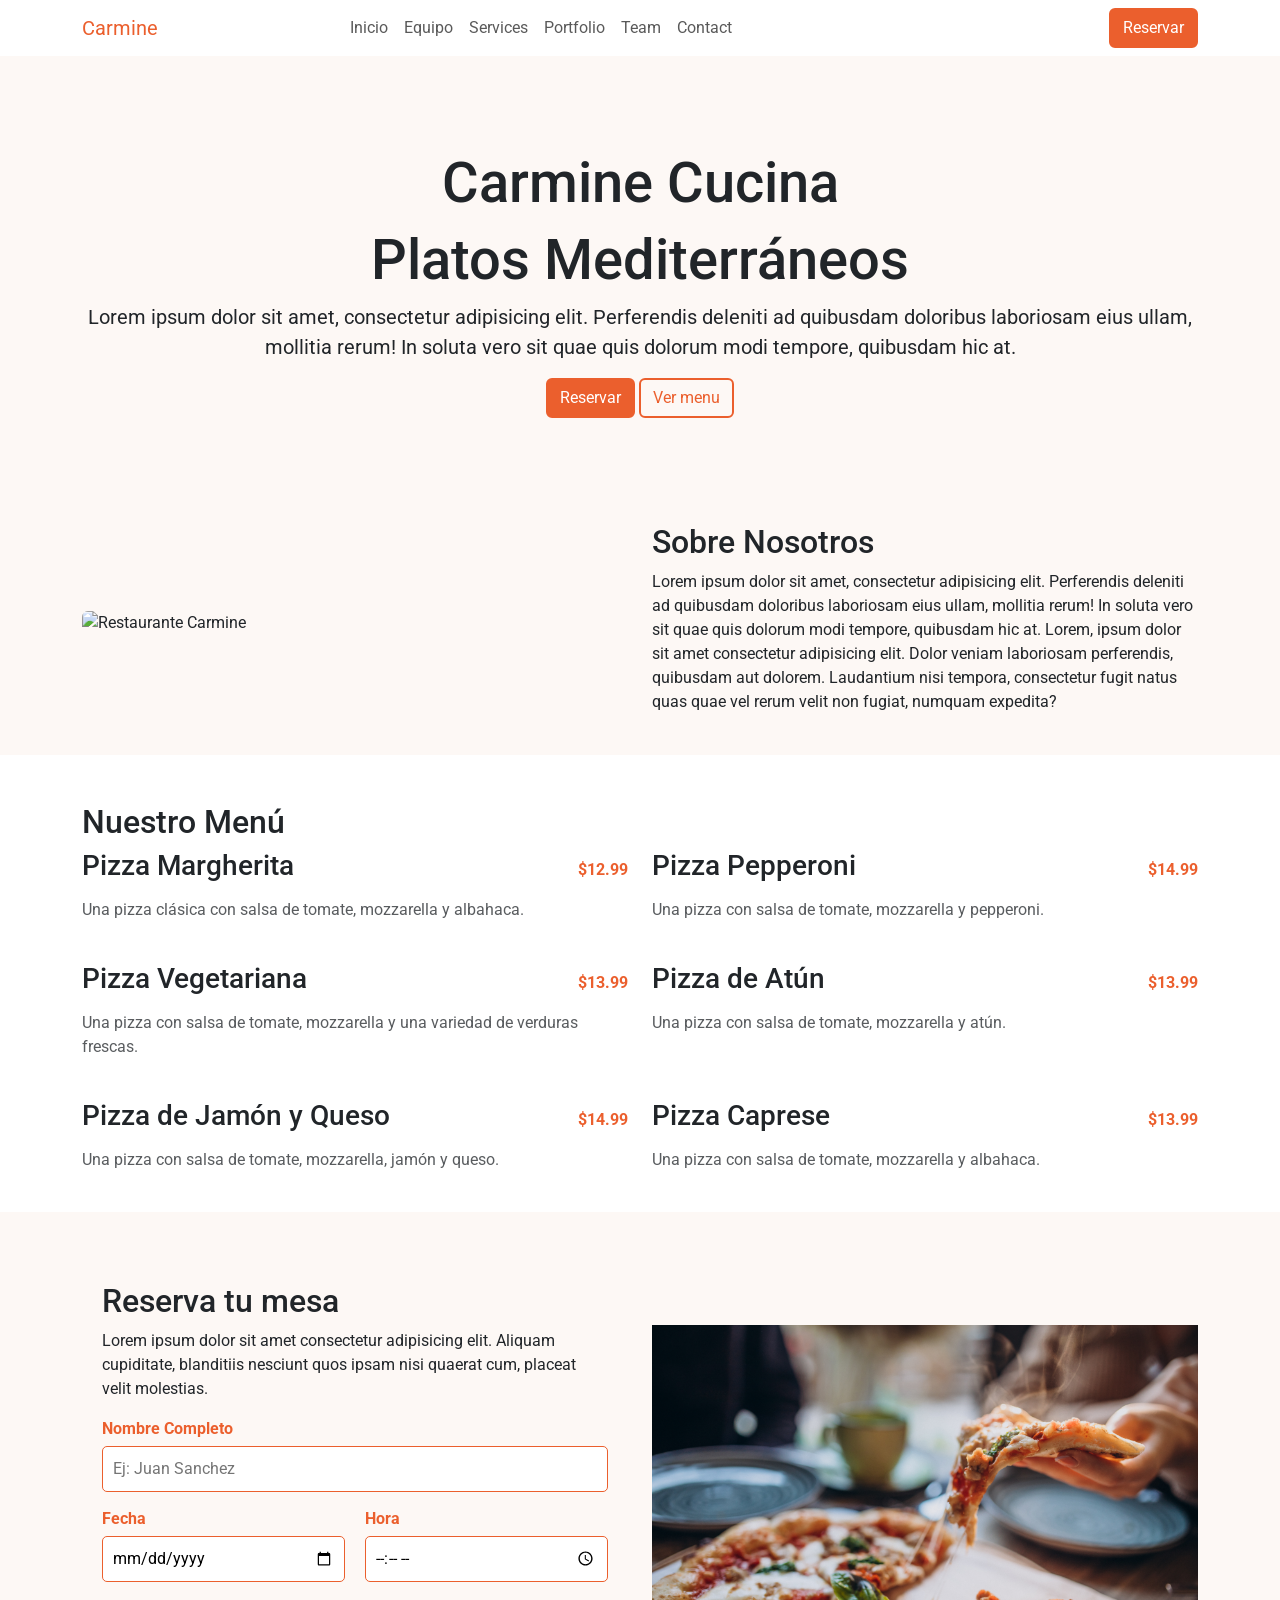
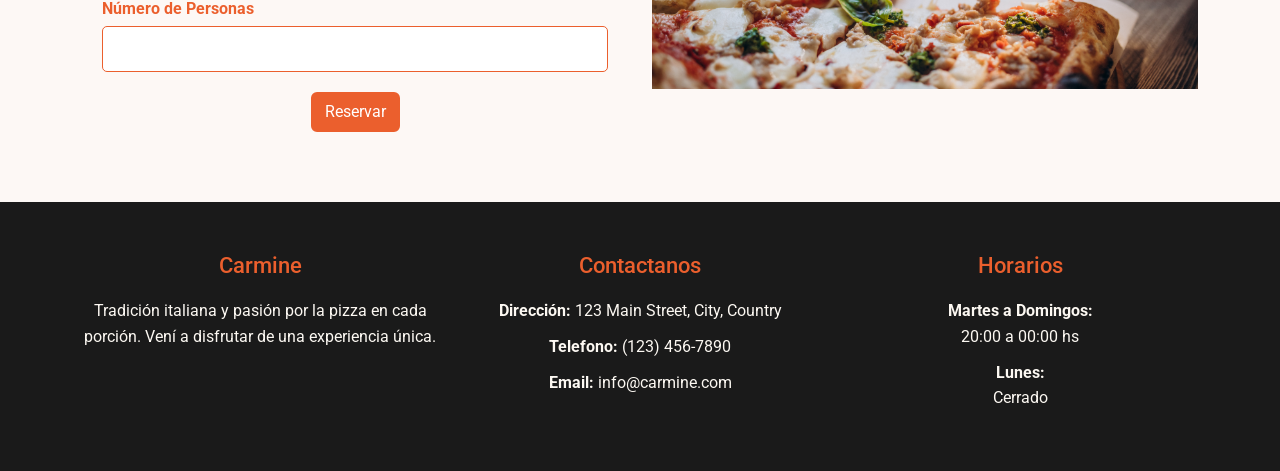
==== index.html @ 3c3d34b7 "secciones avanzadas" ====
<!DOCTYPE html>
<html lang="en">
<head>
    <meta charset="UTF-8">
    <meta name="viewport" content="width=, initial-scale=1.0">
    <link href="https://cdn.jsdelivr.net/npm/bootstrap@5.3.8/dist/css/bootstrap.min.css" rel="stylesheet" integrity="sha384-sRIl4kxILFvY47J16cr9ZwB07vP4J8+LH7qKQnuqkuIAvNWLzeN8tE5YBujZqJLB" crossorigin="anonymous">
    <link rel="stylesheet" href="css/styles.css">
    <title>Carmine</title>
</head>
<body>
    <header>
        <nav class="navbar navbar-expand-lg navbar-white bg-white fixed-top">
            <div class="container">
                <a class="navbar-brand me-auto" href="index.html" >Carmine</a>
                <button class="navbar-toggler" type="button" data-bs-toggle="offcanvas" data-bs-target="#navbarNav">
                    <span class="navbar-toggler-icon"></span>
                </button>
                <div class="offcanvas offcanvas-end" id="navbarNav">
                    <div class="offcanvas-header">
                        <h5 class="offcanvas-title">Carmine</h5>
                        <button type="button" class="btn-close" data-bs-dismiss="offcanvas"></button>
                    </div>
                    <div class="offcanvas-body">
                    <ul class="navbar-nav mx-auto">
                        <li class="nav-item">
                            <a class="nav-link" href="index.html">Inicio</a>
                        </li>
                        <li class="nav-item">
                            <a class="nav-link" href="pages/about.html">Equipo</a>
                        </li>
                        <li class="nav-item">
                            <a class="nav-link" href="#">Services</a>
                        </li>
                        <li class="nav-item">
                            <a class="nav-link" href="#">Portfolio</a>
                        </li>
                        <li class="nav-item">
                            <a class="nav-link" href="#">Team</a>
                        </li>
                        <li class="nav-item">
                            <a class="nav-link" href="#">Contact</a>
                        </li>
                    </ul>
                    <a href="#reservation" class="btn btn-orange ms-auto d-none d-lg-inline-block">Reservar</a>
                    </div>
                </div>
            </div>
        </nav>
    </header>

    <main>
        <section class="hero">
            <div class="container text-center">
                <h1>Carmine Cucina <span class="subtitulo-hero">Platos Mediterráneos</span></h1>
                <p>Lorem ipsum dolor sit amet, consectetur adipisicing elit. Perferendis deleniti ad quibusdam doloribus laboriosam eius ullam, mollitia rerum! In soluta vero sit quae quis dolorum modi tempore, quibusdam hic at.</p>
                <a href="#reservation" class="btn btn-orange">Reservar</a>
                <a href="#menu" class="btn btn-outline-orange">Ver menu</a>
            </div>
        </section>
        <section class="about">
            <div class="container">
                <div class="row align-items-center">
                    <div class="col-12 col-md-6 mb-2">
                        <img src="img/restaurante-uno.jpg" alt="Restaurante Carmine" class="img-fluid rounded mb-4 mb-md-0">
                    </div>
                    <div class="col-12 col-md-6">
                        <h2>Sobre Nosotros</h2>
                        <p>Lorem ipsum dolor sit amet, consectetur adipisicing elit. Perferendis deleniti ad quibusdam doloribus laboriosam eius ullam, mollitia rerum! In soluta vero sit quae quis dolorum modi tempore, quibusdam hic at. Lorem, ipsum dolor sit amet consectetur adipisicing elit. Dolor veniam laboriosam perferendis, quibusdam aut dolorem. Laudantium nisi tempora, consectetur fugit natus quas quae vel rerum velit non fugiat, numquam expedita?</p>
                    </div>
                </div>
            </div>
        </section>
        <section class="menu mt-5" id="menu">
            <div class="container">
                <h2>Nuestro Menú</h2>
                <div class="row">
                    <div class="menu-item mb-4 col-md-6"> <div class="d-flex justify-content-between align-items-baseline">
                        <h3>Pizza Margherita</h3>
                        <p class="price fw-bold text-orange">$12.99</p> </div>
                        <p class="text-muted">Una pizza clásica con salsa de tomate, mozzarella y albahaca.</p>
                    </div>
                    <div class="menu-item mb-4 col-md-6"> <div class="d-flex justify-content-between align-items-baseline">
                        <h3>Pizza Pepperoni</h3>
                        <p class="price fw-bold text-orange">$14.99</p> </div>
                        <p class="text-muted">Una pizza con salsa de tomate, mozzarella y pepperoni.</p>
                    </div>
                    <div class="menu-item mb-4 col-md-6"> <div class="d-flex justify-content-between align-items-baseline">
                        <h3>Pizza Vegetariana</h3>
                        <p class="price fw-bold text-orange">$13.99</p> </div>
                        <p class="text-muted">Una pizza con salsa de tomate, mozzarella y una variedad de verduras frescas.</p>
                    </div>
                    <div class="menu-item mb-4 col-md-6"> <div class="d-flex justify-content-between align-items-baseline">
                        <h3>Pizza de Atún</h3>
                        <p class="price fw-bold text-orange">$13.99</p> </div>
                        <p class="text-muted">Una pizza con salsa de tomate, mozzarella y atún.</p>
                    </div>
                    <div class="menu-item mb-4 col-md-6"> <div class="d-flex justify-content-between align-items-baseline">
                        <h3>Pizza de Jamón y Queso</h3>
                        <p class="price fw-bold text-orange">$14.99</p> </div>
                        <p class="text-muted">Una pizza con salsa de tomate, mozzarella, jamón y queso.</p>
                    </div>
                    <div class="menu-item mb-4 col-md-6"> <div class="d-flex justify-content-between align-items-baseline">
                        <h3>Pizza Caprese</h3>
                        <p class="price fw-bold text-orange">$13.99</p> </div>
                        <p class="text-muted">Una pizza con salsa de tomate, mozzarella y albahaca.</p>
                    </div>
                </div>
            </div>
        </section>
        <section class="reservation" id="reservation">
            <div class="container">
                <div class="row">
                    
                    <div class="col-md-6">            
                        <div class="reservation-box">
                            <h2>Reserva tu mesa</h2>
                            <p>Lorem ipsum dolor sit amet consectetur adipisicing elit. Aliquam cupiditate, blanditiis nesciunt quos ipsam nisi quaerat cum, placeat velit molestias.</p>
                            
                            <form action="#">
                                <div class="form-group">
                                    <label for="nombre">Nombre Completo</label>
                                    <input type="text" id="nombre" name="Tu nombre" placeholder="Ej: Juan Sanchez" required>
                                </div>
                                
                                <div class="form-row">
                                    <div class="form-group">
                                        <label for="fecha">Fecha</label>
                                        <input type="date" id="fecha" name="fecha" required>
                                    </div>
                                    <div class="form-group">
                                        <label for="hora">Hora</label>
                                        <input type="time" id="hora" name="hora" required>
                                    </div>
                                </div>
                                
                                <div class="form-group">
                                    <label for="personas">Número de Personas</label>
                                    <input type="number" id="personas" name="personas" min="1" max="20" required>
                                </div>
                                
                                <div class="button-container">
                                    <button type="submit" class="btn btn-orange">Reservar</button>
                                </div>
                            </form>
                        </div>
                    </div>
                    
                    <div class="col-md-6">
                        <div class="reservation-image">
                            <img src="img/reserva.jpg" alt="Reserva tu mesa en Carmine" class="img-fluid">
                        </div>
                    </div>

                </div> 
            </div> 
        </section>
    </main>

    <footer class="main-footer">
        <div class="container">
            <div class="row">
                <div class="col-md-4">
                    <h3>Carmine</h3>
                    <p>Tradición italiana y pasión por la pizza en cada porción. Vení a disfrutar de una experiencia única.</p>
                </div>
                <div class="col-md-4">
                    <h3>Contactanos</h3>
                    <p><strong>Dirección:</strong> 123 Main Street, City, Country</p>
                    <p><strong>Telefono:</strong> (123) 456-7890</p>
                    <p><strong>Email:</strong> info@carmine.com</p>
                </div>
                <div class="col-md-4">
                    <h3>Horarios</h3>
                    <p><strong>Martes a Domingos:</strong><br>20:00 a 00:00 hs</p>
                    <p><strong>Lunes:</strong><br>Cerrado</p>
                </div>
            </div>
        </div>
    </footer>

<script src="https://cdn.jsdelivr.net/npm/bootstrap@5.3.8/dist/js/bootstrap.bundle.min.js" integrity="sha384-FKyoEForCGlyvwx9Hj09JcYn3nv7wiPVlz7YYwJrWVcXK/BmnVDxM+D2scQbITxI" crossorigin="anonymous"></script>
</body>
</html>
---- css/styles.css ----
@charset "UTF-8";
@import url("https://fonts.googleapis.com/css2?family=Roboto:wght@300;400;500;700&display=swap");
body {
  font-family: "Roboto", sans-serif;
}

header nav .container div div h5 {
  color: #eb5f2d;
}

.navbar-brand {
  color: #eb5f2d;
}

#navbarNav {
  background-color: #ffffff;
}

.nav-bar .nav-item .nav-link {
  color: #eb5f2d;
}

.btn-orange {
  background-color: #eb5f2d;
  color: #ffffff;
  border: 2px solid #eb5f2d;
  transition: all 0.3s ease;
}
.btn-orange:hover {
  background-color: #eb5f2d;
  color: #ffffff;
  opacity: 0.8;
}

.btn-outline-orange {
  background-color: transparent;
  color: #eb5f2d;
  border: 2px solid #eb5f2d;
  transition: all 0.3s ease;
}
.btn-outline-orange:hover {
  background-color: #eb5f2d;
  color: #ffffff;
}

.hero {
  padding-top: 100px;
  padding-bottom: 60px;
  background-color: #fdf8f5;
}
.hero .subtitulo-hero {
  display: block;
  margin-top: 10px;
}
@media (min-width: 992px) {
  .hero {
    padding-top: 150px;
    padding-bottom: 80px;
  }
  .hero h1 {
    font-size: 3.5rem;
  }
  .hero p {
    font-size: 1.25rem;
  }
}

.about {
  background-color: #fdf8f5;
  padding: 25px 0;
}

.text-orange {
  color: #eb5f2d;
}

.reservation {
  background-color: #fdf8f5;
  padding: 50px 0;
}
@media (min-width: 768px) {
  .reservation .row {
    align-items: center;
  }
}
.reservation .reservation-box {
  background-color: #fdf8f5;
  padding: 20px;
}
@media (min-width: 768px) {
  .reservation .reservation-box {
    max-width: 600px;
    margin: 0 auto;
  }
}
.reservation input, .reservation select {
  border: 1px solid #eb5f2d;
  border-radius: 5px;
  padding: 10px;
  width: 100%;
}
.reservation .form-group {
  margin-bottom: 15px;
}
.reservation label {
  font-weight: bold;
  color: #eb5f2d;
  display: block;
  margin-bottom: 5px;
}
@media (min-width: 768px) {
  .reservation .form-row {
    display: flex;
    gap: 20px;
  }
  .reservation .form-row .form-group {
    flex: 1;
  }
}
.reservation .button-container {
  text-align: center;
  margin-top: 20px;
}
.reservation .reservation-image {
  display: none;
}
@media (min-width: 768px) {
  .reservation .reservation-image {
    display: block;
    height: auto;
  }
  .reservation .reservation-image img {
    width: 100%;
    height: auto;
    max-height: 400px;
    object-fit: cover;
  }
}

.main-footer {
  background-color: #1a1a1a;
  color: #fcf8f2;
  padding: 50px 0;
  text-align: center;
}
.main-footer h3 {
  color: #eb5f2d;
  font-size: 1.4rem;
  margin-bottom: 20px;
}
.main-footer p {
  font-size: 1rem;
  margin-bottom: 10px;
  line-height: 1.6;
}

.chef-section {
  background-color: #fdf8f5;
  padding-top: 100px;
  padding-bottom: 60px;
}
@media (min-width: 768px) {
  .chef-section {
    padding-top: 140px;
    padding-bottom: 80px;
  }
}
.chef-section .chef-image-container {
  position: relative;
  margin-bottom: 30px;
  border-radius: 5px;
  overflow: hidden;
}
.chef-section .chef-image-container .chef-image {
  width: 100%;
  height: auto;
  object-fit: cover;
  display: block;
}
.chef-section .chef-image-container .chef-experience-badge {
  position: absolute;
  bottom: 20px;
  right: 20px;
  background-color: #eb5f2d;
  color: #ffffff;
  padding: 15px;
  text-align: center;
  border-radius: 5px;
  box-shadow: 0 4px 15px rgba(0, 0, 0, 0.15);
}
.chef-section .chef-image-container .chef-experience-badge h3 {
  font-size: 1.8rem;
  margin: 0;
  font-weight: bold;
}
.chef-section .chef-image-container .chef-experience-badge p {
  font-size: 0.75rem;
  margin: 0;
  letter-spacing: 1px;
  font-weight: 500;
}
@media (min-width: 768px) {
  .chef-section .chef-image-container {
    margin-bottom: 0;
  }
}
.chef-section h2 {
  color: #eb5f2d;
  font-size: 2rem;
  margin-bottom: 5px;
}
.chef-section .chef-subtitle {
  font-size: 1.25rem;
  font-weight: 500;
  margin-bottom: 20px;
  color: #555;
}
.chef-section .chef-bio {
  line-height: 1.7;
  margin-bottom: 25px;
}
.chef-section .chef-awards {
  list-style: none;
  padding-left: 0;
  margin-bottom: 25px;
}
.chef-section .chef-awards li {
  position: relative;
  padding-left: 25px;
  margin-bottom: 10px;
  font-weight: 500;
}
.chef-section .chef-awards li::before {
  content: "•";
  position: absolute;
  left: 0;
  color: #eb5f2d;
  font-size: 1.5rem;
  top: -4px;
}
.chef-section blockquote {
  border-left: 4px solid #eb5f2d;
  padding-left: 20px;
  margin: 30px 0;
  font-style: italic;
  color: #444;
}
.chef-section blockquote footer {
  font-size: 0.9rem;
  color: #777;
  margin-top: 5px;
  font-style: normal;
}
.chef-section .chef-actions {
  display: flex;
  gap: 15px;
  flex-wrap: wrap;
  margin-top: 30px;
}
.chef-section .chef-gallery {
  margin-top: 50px;
}
.chef-section .chef-gallery .gallery-card {
  position: relative;
  background-color: #ffffff;
  border-radius: 5px;
  overflow: hidden;
  box-shadow: 0 4px 12px rgba(0, 0, 0, 0.05);
  transition: transform 0.3s ease, box-shadow 0.3s ease;
}
.chef-section .chef-gallery .gallery-card:hover {
  transform: translateY(-8px);
  box-shadow: 0 15px 35px rgba(0, 0, 0, 0.18);
  z-index: 5;
}
.chef-section .chef-gallery .gallery-card .gallery-img-container {
  width: 100%;
  height: 250px;
  overflow: hidden;
}
.chef-section .chef-gallery .gallery-card .gallery-img-container img {
  width: 100%;
  height: 100%;
  object-fit: cover;
}
.chef-section .chef-gallery .gallery-card .gallery-body {
  padding: 30px 20px 20px 20px;
}
.chef-section .chef-gallery .gallery-card .gallery-body h3 {
  font-size: 1.25rem;
  color: #eb5f2d;
  margin-top: 0;
  margin-bottom: 12px;
  font-weight: bold;
}
.chef-section .chef-gallery .gallery-card .gallery-body p {
  font-size: 0.95rem;
  color: #666;
  margin-bottom: 0;
  line-height: 1.6;
}

/*# sourceMappingURL=styles.css.map */
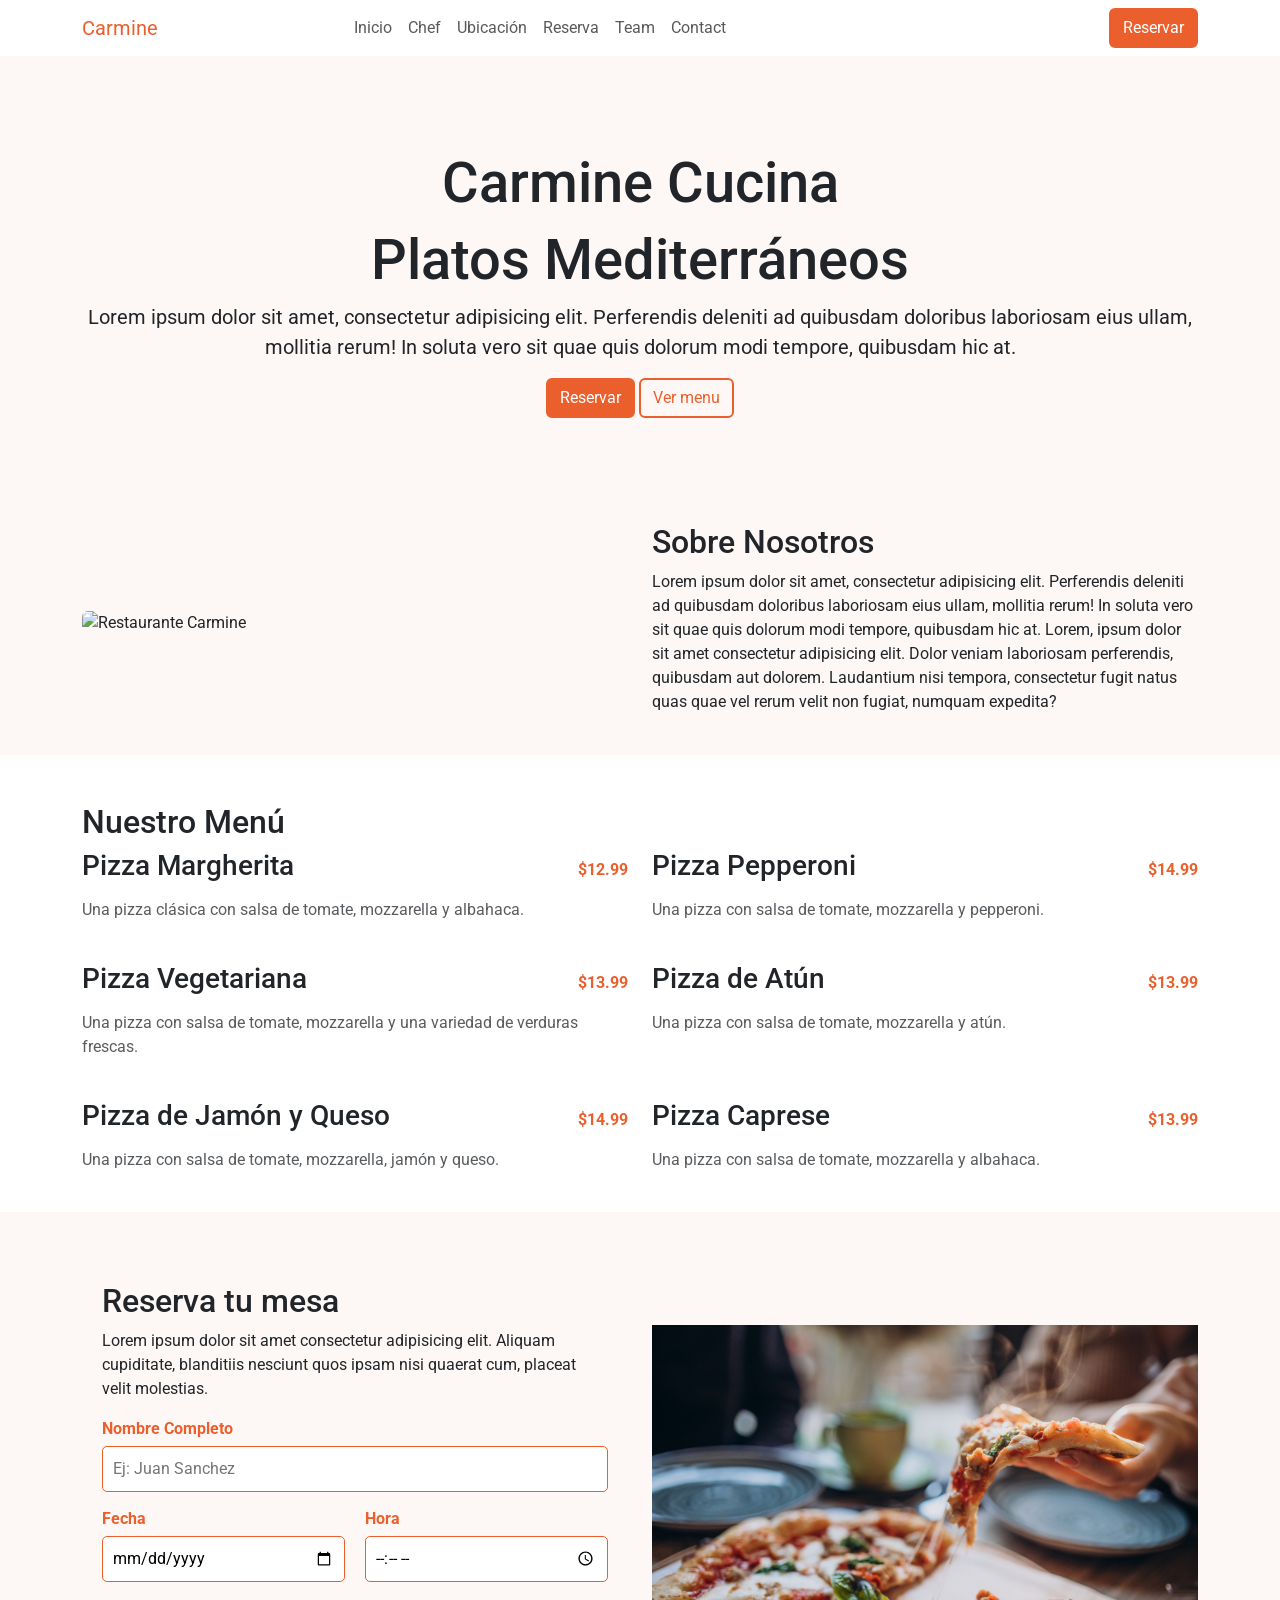
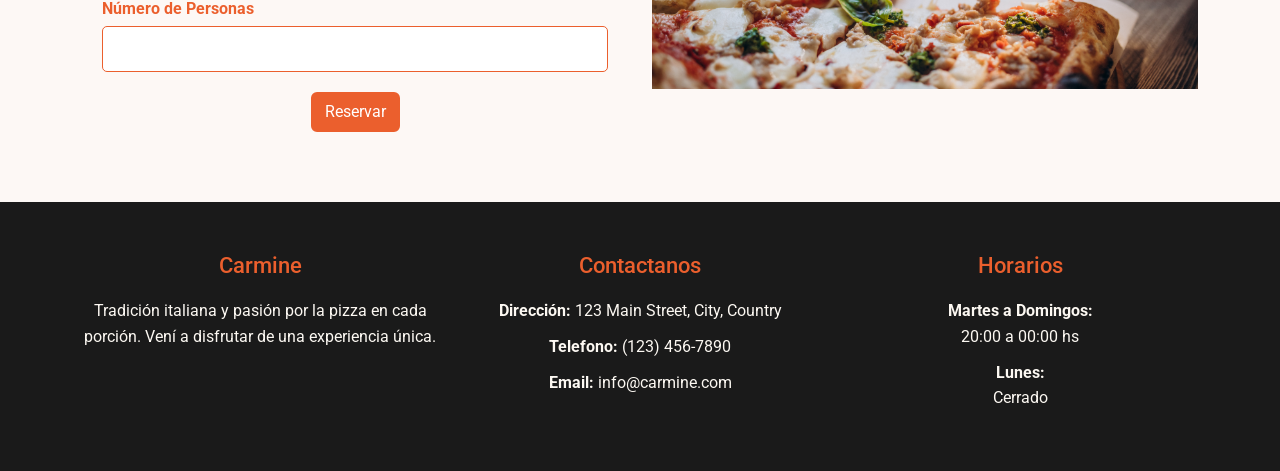
==== commit 873577b2: "feat: pagina de ubicacion terminada y funcional" ====
--- a/index.html
+++ b/index.html
@@ -26,13 +26,13 @@
                             <a class="nav-link" href="index.html">Inicio</a>
                         </li>
                         <li class="nav-item">
-                            <a class="nav-link" href="pages/about.html">Equipo</a>
+                            <a class="nav-link" href="pages/about.html">Chef</a>
                         </li>
                         <li class="nav-item">
-                            <a class="nav-link" href="#">Services</a>
+                            <a class="nav-link" href="pages/ubicacion.html">Ubicación</a>
                         </li>
                         <li class="nav-item">
-                            <a class="nav-link" href="#">Portfolio</a>
+                            <a class="nav-link" href="pages/reserva.html">Reserva</a>
                         </li>
                         <li class="nav-item">
                             <a class="nav-link" href="#">Team</a>
--- a/css/styles.css
+++ b/css/styles.css
@@ -300,4 +300,72 @@
   line-height: 1.6;
 }
 
+.location-section {
+  background-color: #fdf8f5;
+  padding-top: 120px;
+  padding-bottom: 80px;
+}
+.location-section h2 {
+  color: #eb5f2d;
+  font-family: inherit;
+}
+.location-section .map-card {
+  border-radius: 5px;
+  overflow: hidden;
+  box-shadow: 0 4px 15px rgba(0, 0, 0, 0.08);
+}
+.location-section .map-card iframe {
+  display: block;
+}
+.location-section .transport-info {
+  background-color: #ffffff;
+  border-radius: 5px;
+  box-shadow: 0 4px 12px rgba(0, 0, 0, 0.04);
+}
+.location-section .transport-info h3 {
+  font-size: 1.3rem;
+  color: #eb5f2d;
+  margin-bottom: 15px;
+  font-weight: bold;
+}
+.location-section .transport-info p {
+  font-size: 0.95rem;
+  margin-bottom: 10px;
+  color: #555;
+}
+.location-section .info-card {
+  background-color: #ffffff;
+  border-radius: 5px;
+  box-shadow: 0 4px 12px rgba(0, 0, 0, 0.05);
+  transition: transform 0.3s ease, box-shadow 0.3s ease;
+}
+.location-section .info-card:hover {
+  transform: translateY(-3px);
+  box-shadow: 0 8px 20px rgba(0, 0, 0, 0.1);
+}
+.location-section .info-card .info-card-body {
+  padding: 25px;
+}
+.location-section .info-card .info-card-body h4 {
+  font-size: 1.15rem;
+  color: #eb5f2d;
+  font-weight: bold;
+  margin-top: 0;
+  margin-bottom: 12px;
+  text-transform: uppercase;
+  letter-spacing: 0.5px;
+}
+.location-section .info-card .info-card-body p {
+  margin-bottom: 0;
+  color: #444;
+  line-height: 1.6;
+}
+.location-section .location-actions {
+  margin-top: auto;
+}
+.location-section .location-actions .btn {
+  padding: 12px;
+  font-weight: 500;
+}
+
 /*# sourceMappingURL=styles.css.map */
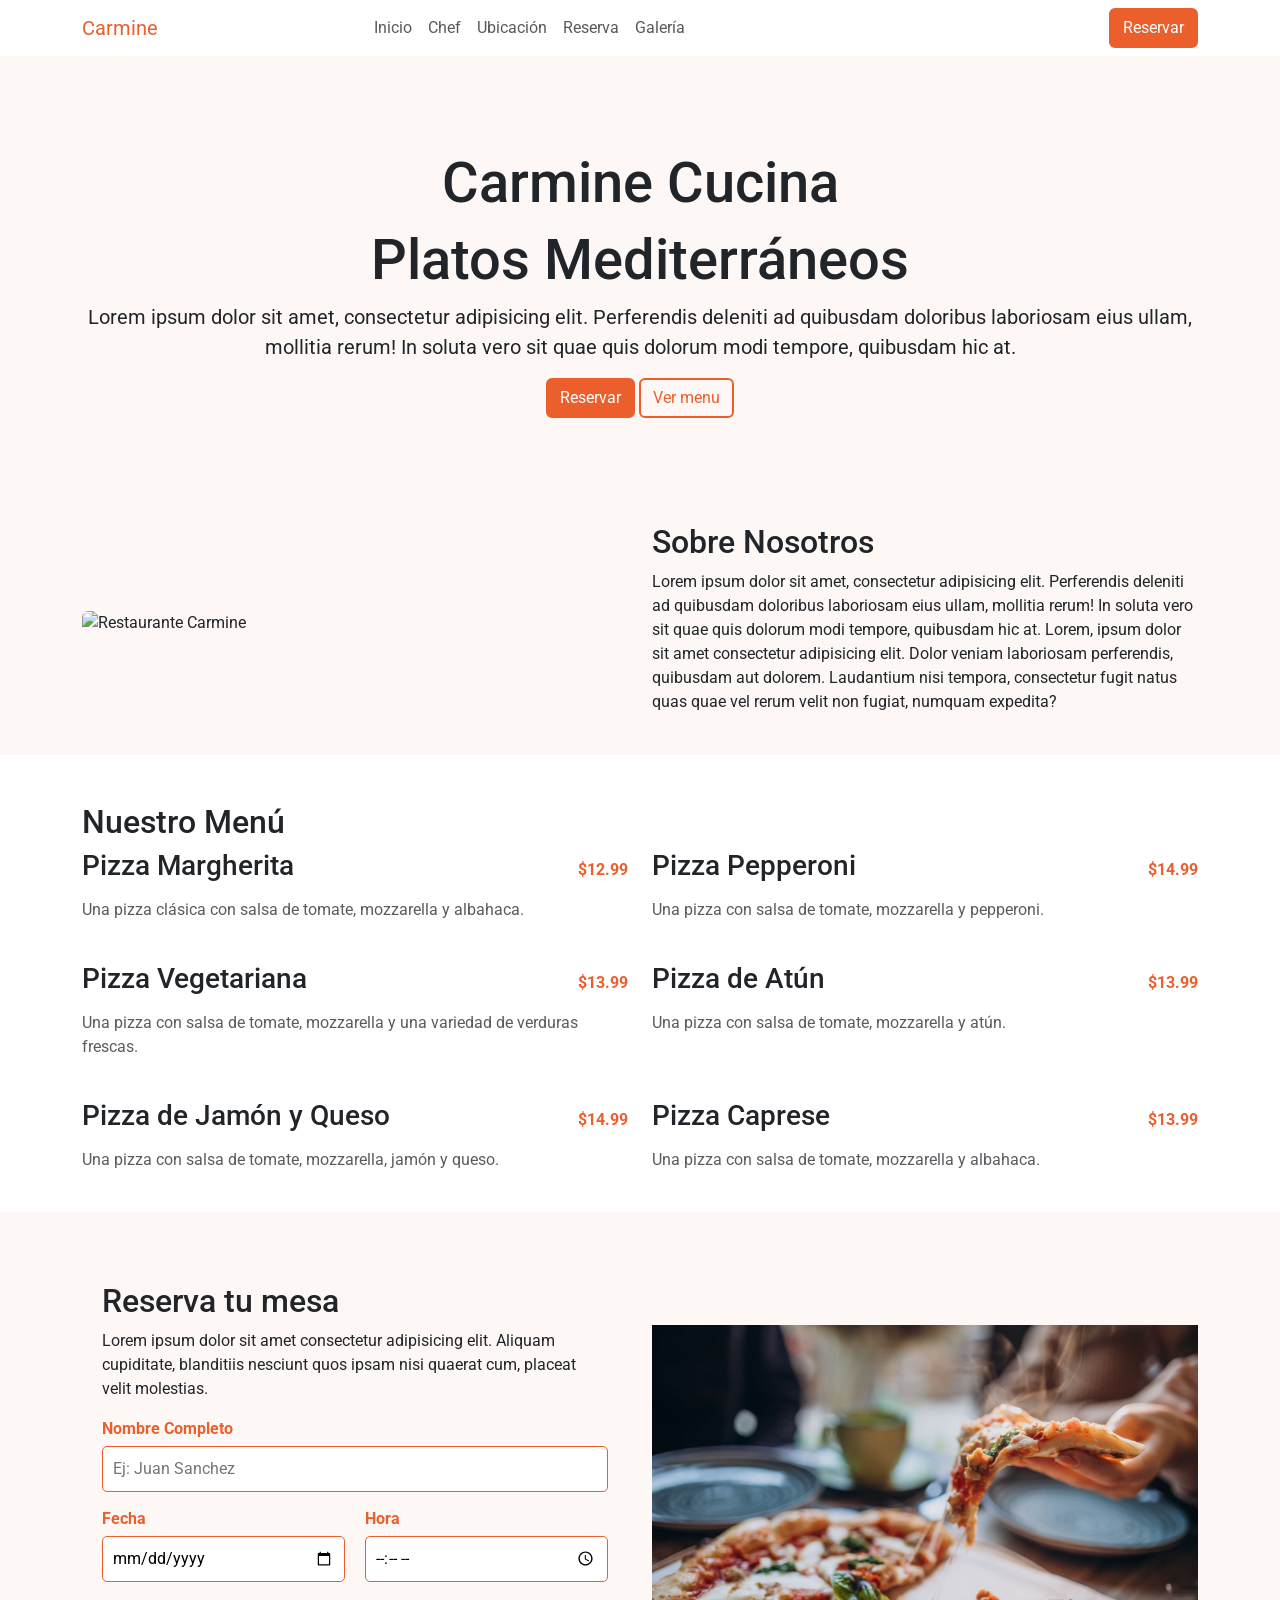
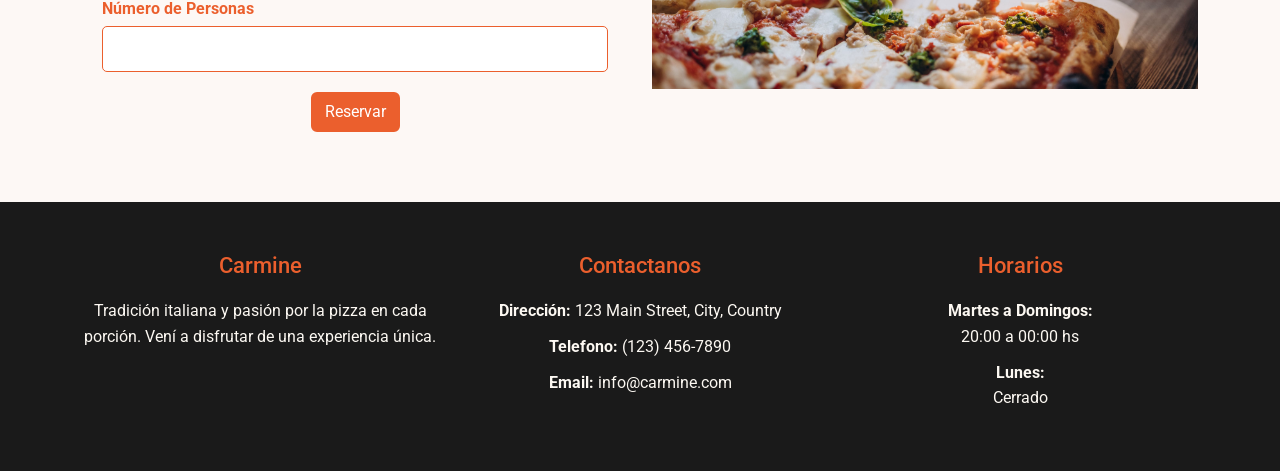
==== commit a7ad3549: "feat: seccion galeria terminada" ====
--- a/index.html
+++ b/index.html
@@ -35,13 +35,10 @@
                             <a class="nav-link" href="pages/reserva.html">Reserva</a>
                         </li>
                         <li class="nav-item">
-                            <a class="nav-link" href="#">Team</a>
-                        </li>
-                        <li class="nav-item">
-                            <a class="nav-link" href="#">Contact</a>
+                            <a class="nav-link" href="pages/galeria.html">Galería</a>
                         </li>
                     </ul>
-                    <a href="#reservation" class="btn btn-orange ms-auto d-none d-lg-inline-block">Reservar</a>
+                    <a href="pages/reserva.html" class="btn btn-orange ms-auto d-none d-lg-inline-block">Reservar</a>
                     </div>
                 </div>
             </div>
@@ -53,7 +50,7 @@
             <div class="container text-center">
                 <h1>Carmine Cucina <span class="subtitulo-hero">Platos Mediterráneos</span></h1>
                 <p>Lorem ipsum dolor sit amet, consectetur adipisicing elit. Perferendis deleniti ad quibusdam doloribus laboriosam eius ullam, mollitia rerum! In soluta vero sit quae quis dolorum modi tempore, quibusdam hic at.</p>
-                <a href="#reservation" class="btn btn-orange">Reservar</a>
+                <a href="pages/reserva.html" class="btn btn-orange">Reservar</a>
                 <a href="#menu" class="btn btn-outline-orange">Ver menu</a>
             </div>
         </section>
--- a/css/styles.css
+++ b/css/styles.css
@@ -368,4 +368,124 @@
   font-weight: 500;
 }
 
+.reservation-section {
+  background-color: #f8f9fa;
+  padding-top: 120px;
+  padding-bottom: 80px;
+}
+@media (min-width: 768px) {
+  .reservation-section {
+    padding-top: 150px;
+  }
+}
+.reservation-section .form-container {
+  border-radius: 16px;
+  box-shadow: 0 4px 25px rgba(0, 0, 0, 0.05);
+}
+.reservation-section .form-control, .reservation-section .form-select {
+  border: 1px solid #dee2e6;
+  border-radius: 8px;
+  background-color: #fcfcfc;
+  font-size: 0.95rem;
+  transition: all 0.3s ease;
+}
+.reservation-section .form-control:focus, .reservation-section .form-select:focus {
+  border-color: #eb5f2d;
+  background-color: #ffffff;
+  box-shadow: 0 0 0 0.25rem rgba(235, 95, 45, 0.15);
+  outline: none;
+}
+.reservation-section .form-control::placeholder, .reservation-section .form-select::placeholder {
+  color: #adb5bd;
+  font-size: 0.9rem;
+}
+.reservation-section textarea.form-control {
+  resize: none;
+}
+.reservation-section .reservation-info-wrapper .info-image {
+  height: 280px;
+  overflow: hidden;
+  border-radius: 16px;
+  box-shadow: 0 4px 15px rgba(0, 0, 0, 0.08);
+}
+.reservation-section .reservation-info-wrapper .info-image img {
+  width: 100%;
+  height: 100%;
+  object-fit: cover;
+}
+.reservation-section .reservation-info-wrapper .info-details {
+  border-radius: 16px;
+  box-shadow: 0 4px 25px rgba(0, 0, 0, 0.05);
+}
+.reservation-section .reservation-info-wrapper .info-details .info-item h5 {
+  font-size: 0.85rem;
+  letter-spacing: 1px;
+  font-weight: 700;
+}
+.reservation-section .reservation-info-wrapper .info-details .info-item p {
+  color: #555;
+  font-size: 0.95rem;
+}
+@media (max-width: 991px) {
+  .reservation-section {
+    padding-top: 100px;
+  }
+  .reservation-section .form-container, .reservation-section .info-details {
+    padding: 30px !important;
+  }
+  .reservation-section .reservation-info-wrapper {
+    margin-top: 30px;
+  }
+  .reservation-section .reservation-info-wrapper .info-image {
+    height: 220px;
+  }
+}
+
+.gallery-section {
+  background-color: #fdf8f5;
+  padding-top: 120px;
+  padding-bottom: 80px;
+}
+@media (min-width: 768px) {
+  .gallery-section {
+    padding-top: 150px;
+  }
+}
+.gallery-section h2 {
+  color: #eb5f2d;
+}
+.gallery-section .gallery-card {
+  background-color: #ffffff;
+  border-radius: 5px;
+  overflow: hidden;
+  box-shadow: 0 4px 12px rgba(0, 0, 0, 0.05);
+  transition: transform 0.4s cubic-bezier(0.25, 1, 0.5, 1), box-shadow 0.4s cubic-bezier(0.25, 1, 0.5, 1);
+}
+.gallery-section .gallery-card .gallery-img-container {
+  width: 100%;
+  height: 280px;
+  background-color: #f0f0f0;
+}
+.gallery-section .gallery-card .gallery-img-container img {
+  width: 100%;
+  height: 100%;
+  object-fit: cover;
+  transition: transform 0.6s cubic-bezier(0.25, 1, 0.5, 1);
+}
+.gallery-section .gallery-card:hover {
+  transform: translateY(-6px);
+  box-shadow: 0 12px 28px rgba(0, 0, 0, 0.12);
+}
+.gallery-section .gallery-card:hover img {
+  transform: scale(1.05);
+}
+@media (max-width: 767px) {
+  .gallery-section {
+    padding-top: 100px;
+  }
+  .gallery-section .gallery-card .gallery-img-container {
+    height: 230px;
+  }
+}
+
 /*# sourceMappingURL=styles.css.map */
